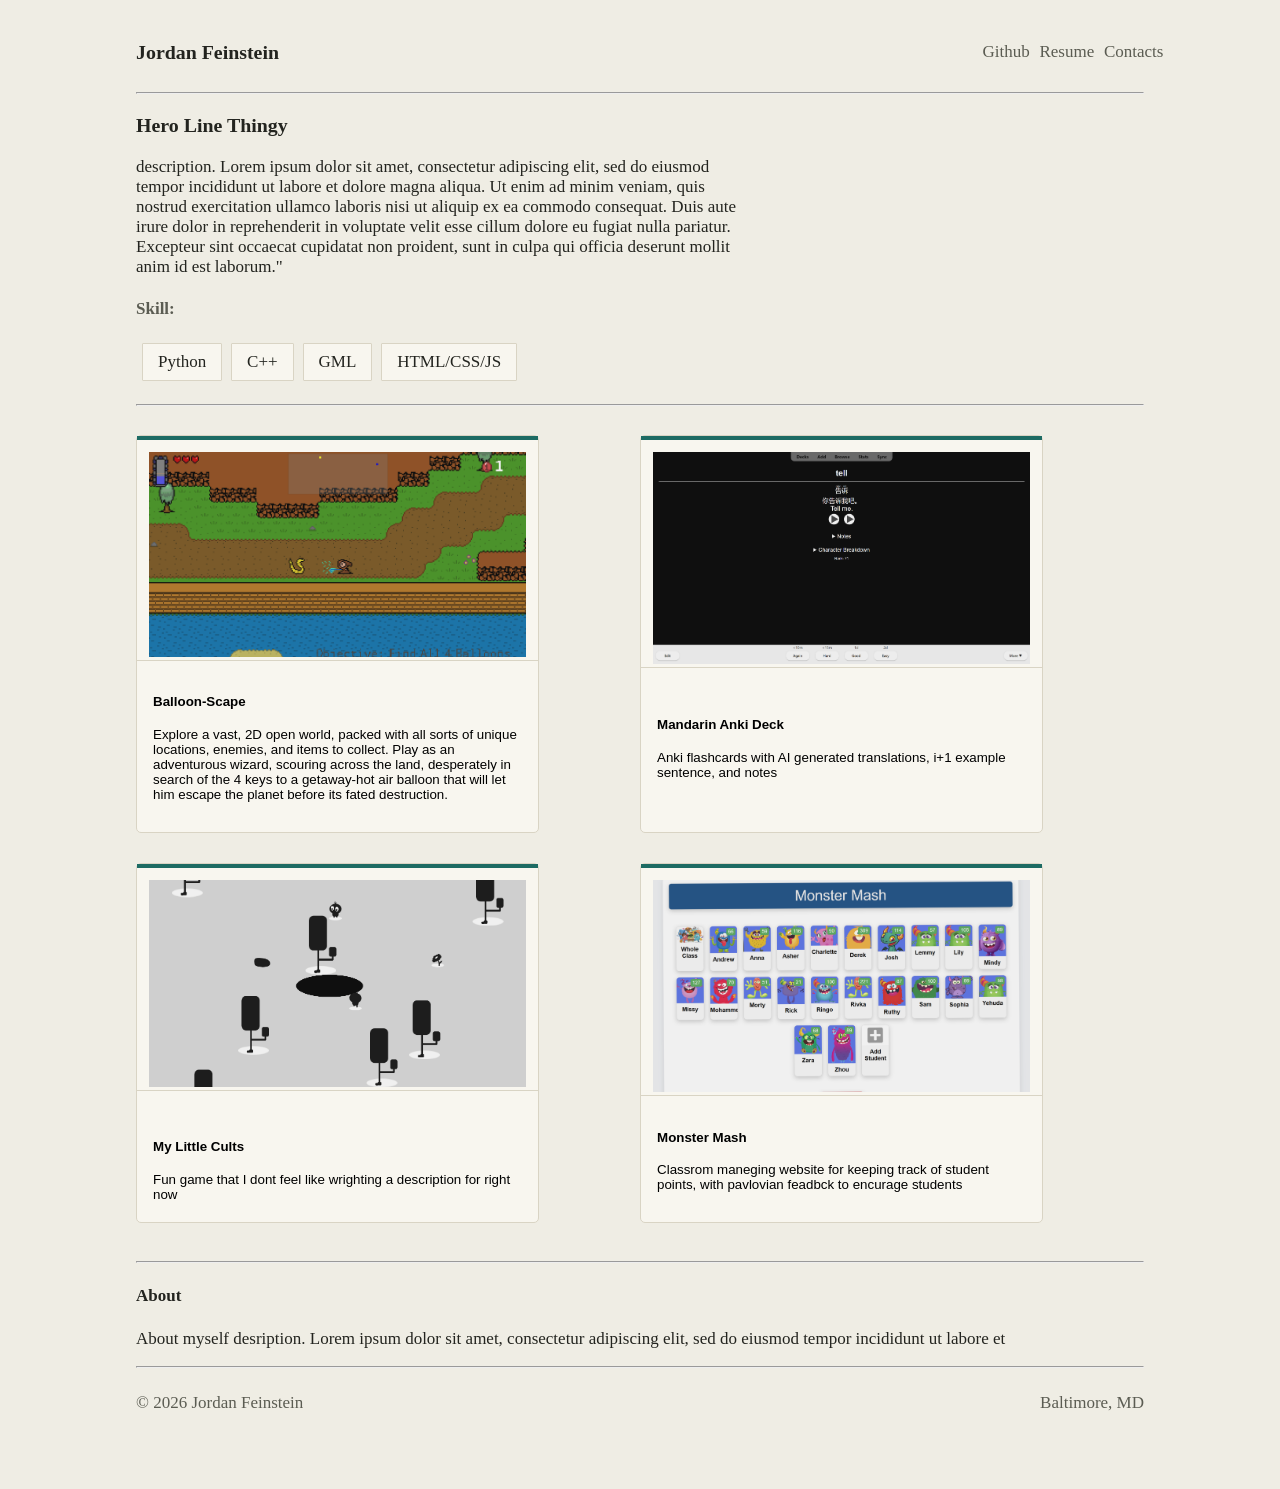
==== index.html @ 4a262e59 "Added cards" ====
<!DOCTYPE html>
<html lang="en">
<head>
    <meta charset="UTF-8">
    <meta name="viewport" content="width=device-width, initial-scale=1.0">
    <link rel="stylesheet" href="code/styles/main.css">
    <script src="code/js/projects/cardLoader.js" type="module"></script>
    <title>Jordan's Portfolio Home</title>
</head>
<body>
    <!--header-->
    <nav>
        <section class="header">
            <h1>Jordan Feinstein</h1>
            <section class="links">
                <p>Github</p>
                <p>Resume</p>
                <p>Contacts</p>

            </section> 
        </section>
    </nav>
    <hr>
    <!--desciption page-->
    <section class="description">
        <section class="text-description">
            <h1>Hero Line Thingy</h1>
            <p>description. Lorem ipsum dolor sit amet, consectetur adipiscing elit, sed do eiusmod tempor incididunt ut labore et dolore magna aliqua. Ut enim ad minim veniam, quis nostrud exercitation ullamco laboris nisi ut aliquip ex ea commodo consequat. Duis aute irure dolor in reprehenderit in voluptate velit esse cillum dolore eu fugiat nulla pariatur. Excepteur sint occaecat cupidatat non proident, sunt in culpa qui officia deserunt mollit anim id est laborum."</p>

            <section class="skills">
            <h4 class="soft-text">Skill:</h4>
            <section class="skills">
                <ul class="box-list">
                    <li>Python</li>
                    <li>C++</li>
                    <li>GML</li>
                    <li>HTML/CSS/JS</li>

                </ul>

            </section>
        </section>

    </section>
    <hr>
    <!--project cards-->
    <section class="projects" id="main-projects-grid">
        <!--cards go here--> 
    </section>
    <hr>
    <section class="about-page">
        <h4>About</h4>
        <p>About myself desription. Lorem ipsum dolor sit amet, consectetur adipiscing elit, sed do eiusmod tempor incididunt ut labore et </p>

    </section>
    <hr>
    <footer class="copyright-section">
        <p class="soft-text">© 2026 Jordan Feinstein</p>

        <p class="soft-text">Baltimore, MD</p>
    
    </footer>

    
</body>
</html>
---- code/styles/main.css ----
:root {
    --paper: #efede4;   /* page background */
    --card: #f8f6ef;    /* card/surface background */
    --ink: #23241f;     /* primary text */
    --ink-soft: #5b5c52; /* secondary text, labels, nav links */
    --line: #d9d4c4;    /* borders, dividers */

    --teal: #1d6b63;    /* primary accent — the only "interactive" color */
    --rust: #a8471f;    /* category accent 1 */
    --mustard: #a5791a; /* category accent 2 */
}


.header {
    display: flex;
    align-items: center;
    justify-content: space-between;


}
.links {
    color: var(--ink-soft);
    
}
.soft-text {
    color: var(--ink-soft);

}


body {

    font-family: Georgia, 'Times New Roman', Times, serif;
    font-size: 17px;
    padding-inline: 10%;
    padding-top: 1%;
    padding-bottom: 4%;
    background-color:var(--paper);
    color: var(--ink);
    border-color: var(--line);
    



}


.links {
    display:flex;
    flex-direction: row;
    gap: 6%;

}

.text-description {

    width: 60%

}

/*Box list */
.box-list {

    display:flex;
    align-items:left;
    justify-content:flex-start;
    list-style: none;
    padding:1%;
    padding-top: 1px;

}

.box-list li {
    background-color:var(--card);
    margin-right: 1.5%;

    border-radius: 1px;
    border-width: .1vw;
    border-style: solid;
    padding-inline: 15px;
    padding-block: 8px;
    border-color: var(--line);
}


/*Project cards */
.projects{
    display:grid;
    grid-template-columns: repeat(2, 1fr);
    row-gap: 4%;
    justify-content: left;
    align-items: stretch;
    
    padding-top: 2%;
    padding-bottom: 6%;
}

.card-thumbnail {
    filter: saturate(.85) contrast(.88);
    width:100%;
    background-color: var(--card);
    object-fit:contain;
}

.card-thumbnail-wrap {
    padding: 12px;
    padding-bottom:0px;
    background-color: var(--card);

    border-top: 4px solid var(--teal);
    border-bottom: 1px solid var(--line);

}

.card {

    width: 80%;

    display: flex;
    flex-direction:column;

    gap:4%;
    padding:0;

    border-style:solid;
    border-width: .15vw;
    border-radius: 5px;

    background-color: var(--card);
    border-color: var(--line);

    transition: .2s;
    
    
}
.card:hover{

    transform: translateY(-5%);
    box-shadow: 0 4px 10px rgba(0, 0, 0, .2);
    border-width: .25vw



}


.card-description {
    text-align: left;
    padding: 4%;

}

/*footer*/
footer {

    display: flex;
    justify-content: space-between;

}
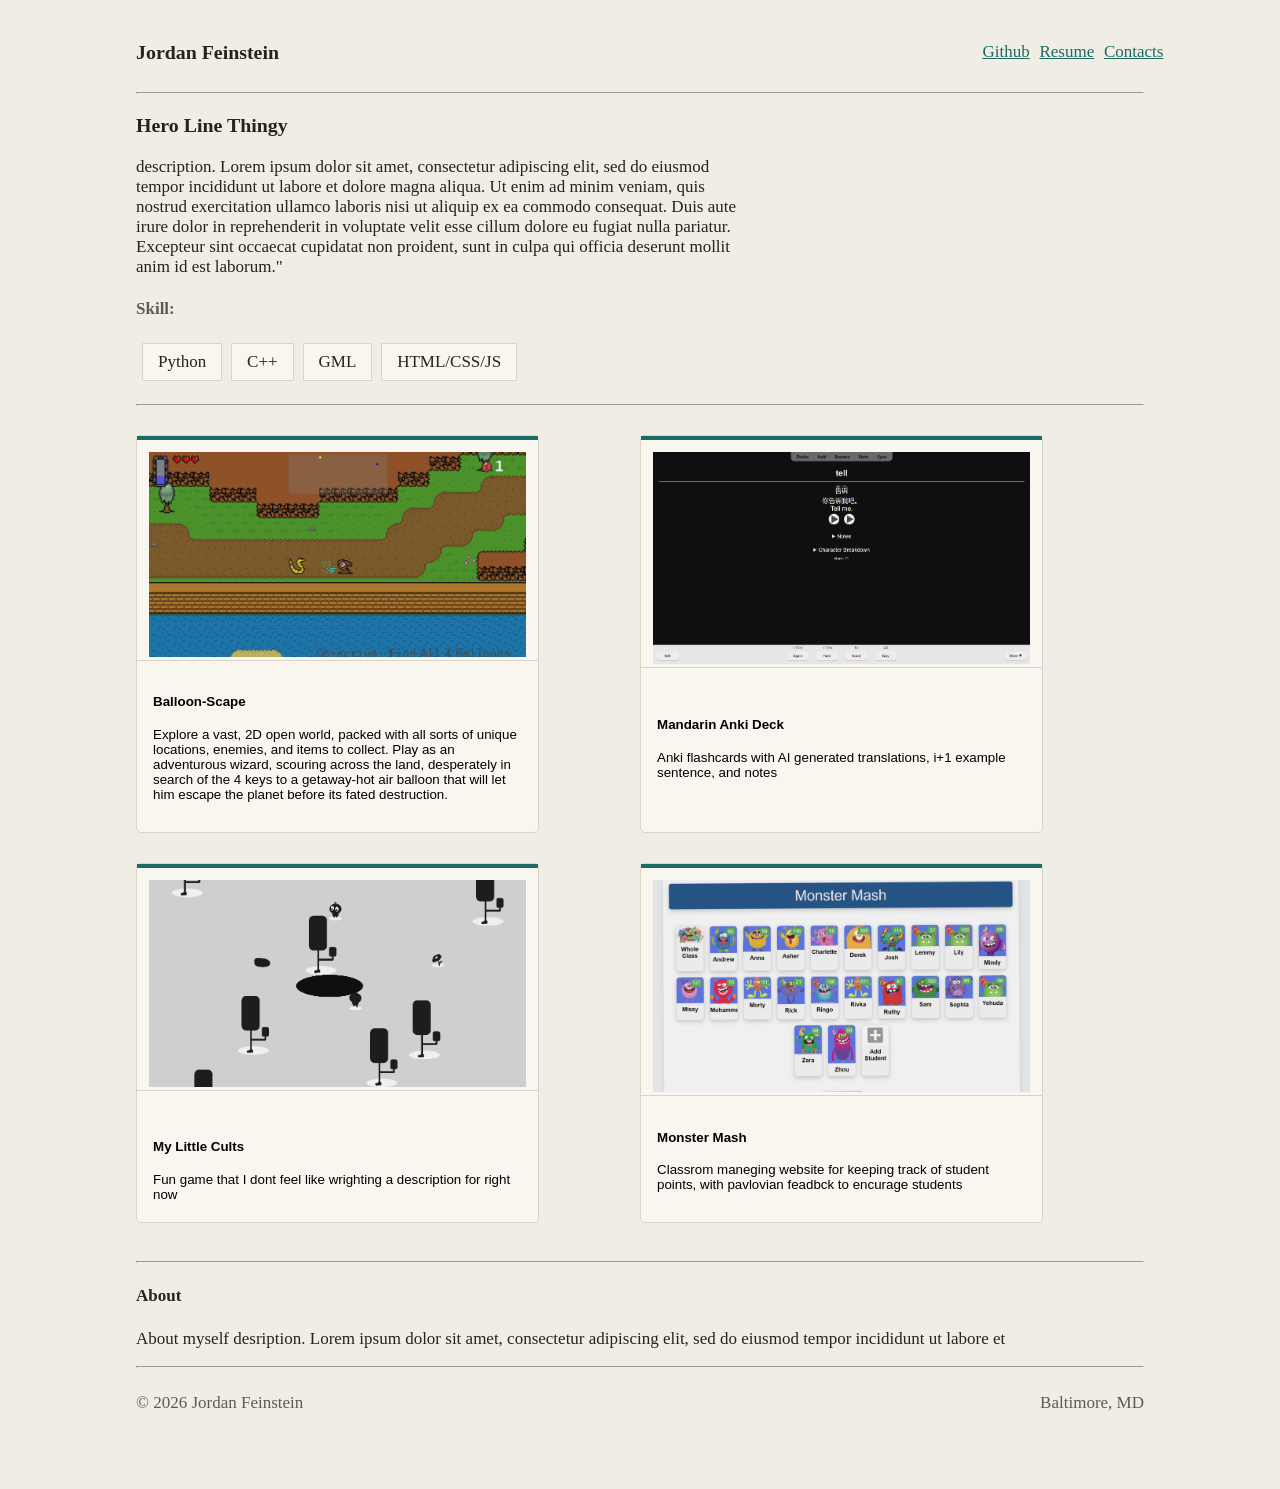
==== commit 6f0bf460: "Add header an footer data, and projectPaje.html" ====
--- a/index.html
+++ b/index.html
@@ -6,21 +6,12 @@
     <link rel="stylesheet" href="code/styles/main.css">
     <script src="code/js/projects/cardLoader.js" type="module"></script>
     <title>Jordan's Portfolio Home</title>
+    
 </head>
 <body>
     <!--header-->
-    <nav>
-        <section class="header">
-            <h1>Jordan Feinstein</h1>
-            <section class="links">
-                <p>Github</p>
-                <p>Resume</p>
-                <p>Contacts</p>
+    <div id="header"></div>
 
-            </section> 
-        </section>
-    </nav>
-    <hr>
     <!--desciption page-->
     <section class="description">
         <section class="text-description">
@@ -54,13 +45,8 @@
 
     </section>
     <hr>
-    <footer class="copyright-section">
-        <p class="soft-text">© 2026 Jordan Feinstein</p>
+    <div id="footer"></div>
 
-        <p class="soft-text">Baltimore, MD</p>
-    
-    </footer>
-
-    
+    <script src="code/js/components/components.js"></script>
 </body>
 </html>
--- a/code/styles/main.css
+++ b/code/styles/main.css
@@ -50,6 +50,13 @@
     display:flex;
     flex-direction: row;
     gap: 6%;
+
+
+}
+
+a { 
+    color: var(--teal);
+    text-decoration: underline;
 
 }
 
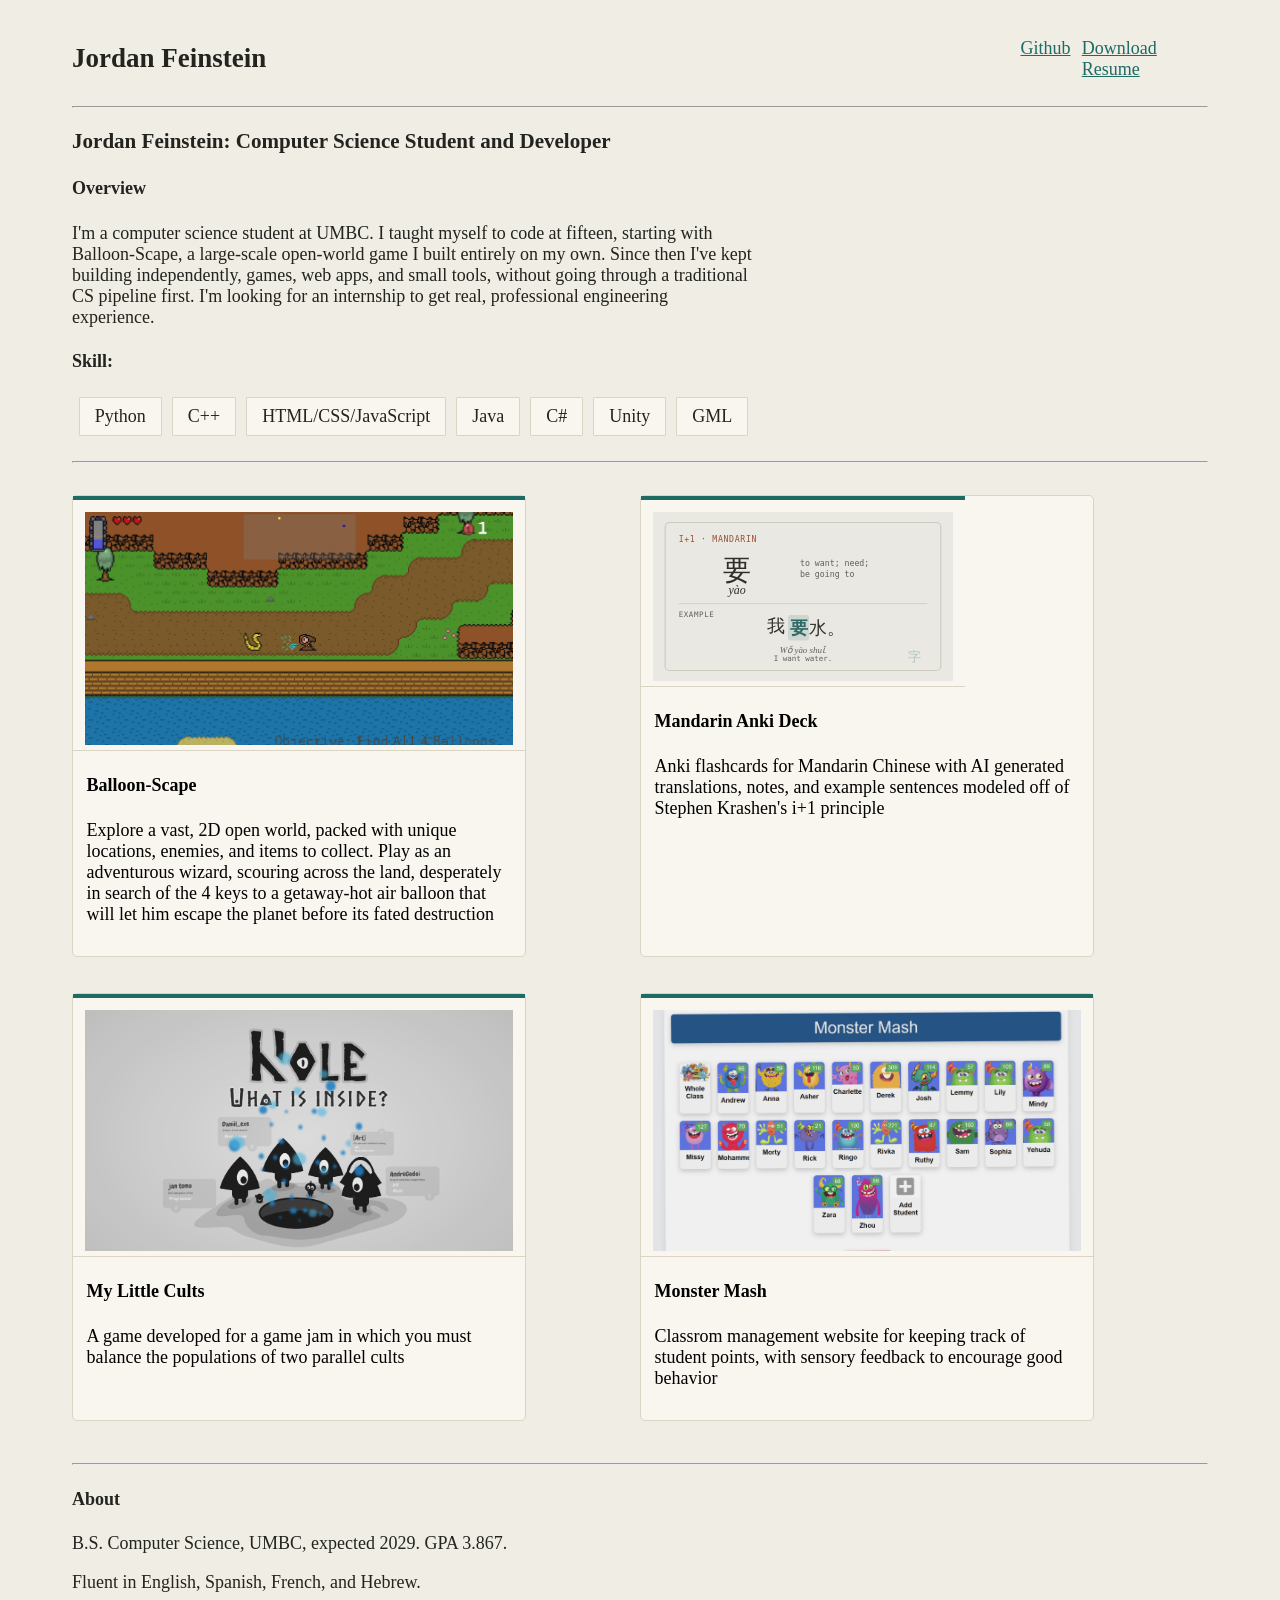
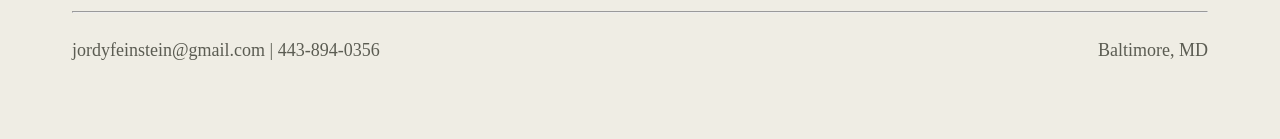
==== commit e44c9dc7: "Complete Descriptions. Add Resume Download" ====
--- a/index.html
+++ b/index.html
@@ -5,7 +5,8 @@
     <meta name="viewport" content="width=device-width, initial-scale=1.0">
     <link rel="stylesheet" href="code/styles/main.css">
     <script src="code/js/projects/cardLoader.js" type="module"></script>
-    <title>Jordan's Portfolio Home</title>
+    <script src="code/js/components/components.js"></script>
+    <title>Jordan Feinstein | Portfolio</title>
     
 </head>
 <body>
@@ -15,17 +16,23 @@
     <!--desciption page-->
     <section class="description">
         <section class="text-description">
-            <h1>Hero Line Thingy</h1>
-            <p>description. Lorem ipsum dolor sit amet, consectetur adipiscing elit, sed do eiusmod tempor incididunt ut labore et dolore magna aliqua. Ut enim ad minim veniam, quis nostrud exercitation ullamco laboris nisi ut aliquip ex ea commodo consequat. Duis aute irure dolor in reprehenderit in voluptate velit esse cillum dolore eu fugiat nulla pariatur. Excepteur sint occaecat cupidatat non proident, sunt in culpa qui officia deserunt mollit anim id est laborum."</p>
+            <h1>Jordan Feinstein: Computer Science Student and Developer</h1>
+            <h4>Overview</h4>
+            <p>I'm a computer science student at UMBC. I taught myself to code at fifteen, starting with Balloon-Scape, a large-scale open-world game I built entirely on my own. Since then I've kept building independently, games, web apps, and small tools, without going through a traditional CS pipeline first. I'm looking for an internship to get real, professional engineering experience. </p>
 
             <section class="skills">
-            <h4 class="soft-text">Skill:</h4>
+            <h4 class=>Skill:</h4>
             <section class="skills">
                 <ul class="box-list">
                     <li>Python</li>
                     <li>C++</li>
+                    <li>HTML/CSS/JavaScript</li>
+                    <li>Java</li>
+                    <li>C#</li> 
+                    <li>Unity</li>
                     <li>GML</li>
-                    <li>HTML/CSS/JS</li>
+                    
+
 
                 </ul>
 
@@ -40,13 +47,13 @@
     </section>
     <hr>
     <section class="about-page">
-        <h4>About</h4>
-        <p>About myself desription. Lorem ipsum dolor sit amet, consectetur adipiscing elit, sed do eiusmod tempor incididunt ut labore et </p>
+         <h4>About</h4>
+        <p>B.S. Computer Science, UMBC, expected 2029. GPA 3.867.</p>
+        <p>Fluent in English, Spanish, French, and Hebrew.</p>
+    </section>
 
-    </section>
-    <hr>
     <div id="footer"></div>
 
-    <script src="code/js/components/components.js"></script>
+    
 </body>
 </html>
--- a/code/styles/main.css
+++ b/code/styles/main.css
@@ -1,4 +1,4 @@
-
+/*General assignments*/
 :root {
     --paper: #efede4;   /* page background */
     --card: #f8f6ef;    /* card/surface background */
@@ -12,54 +12,63 @@
 }
 
 
-.header {
-    display: flex;
-    align-items: center;
-    justify-content: space-between;
-
-
-}
-.links {
-    color: var(--ink-soft);
-    
-}
-.soft-text {
-    color: var(--ink-soft);
-
-}
-
-
 body {
 
     font-family: Georgia, 'Times New Roman', Times, serif;
-    font-size: 17px;
-    padding-inline: 10%;
+    font-size: 18px;
+    padding-inline: 5%;
     padding-top: 1%;
     padding-bottom: 4%;
     background-color:var(--paper);
     color: var(--ink);
     border-color: var(--line);
-    
-
-
-
-}
-
-
+}
+a { 
+    color: var(--teal);
+    text-decoration: underline;
+}
+table {
+    border-collapse: collapse;
+    background-color:var(--card)
+}
+th, td {
+    border: 1px solid var(--ink-soft);
+    
+}
+p {
+    font-weight: 300;
+}
+button {
+  font-family: inherit;
+  font-size: inherit;
+}
+
+
+/*headers*/
+.header {
+    display: flex;
+    align-items: center;
+    justify-content: space-between;
+    margin-bottom: 2px;
+
+}
+#home-button {
+    color: (var(--ink));
+    text-decoration: None;
+
+}
+
+.soft-text {
+    color: var(--ink-soft);
+
+}
 .links {
     display:flex;
     flex-direction: row;
     gap: 6%;
-
-
-}
-
-a { 
-    color: var(--teal);
-    text-decoration: underline;
-
-}
-
+    font-family: inherit;
+
+}
 .text-description {
 
     width: 60%
@@ -127,7 +136,6 @@
     display: flex;
     flex-direction:column;
 
-    gap:4%;
     padding:0;
 
     border-style:solid;
@@ -146,22 +154,68 @@
     transform: translateY(-5%);
     box-shadow: 0 4px 10px rgba(0, 0, 0, .2);
     border-width: .25vw
-
-
-
 }
 
 
 .card-description {
     text-align: left;
-    padding: 4%;
-
+    padding: 3%;
+    padding-top: 0%;
 }
 
 /*footer*/
 footer {
-
     display: flex;
     justify-content: space-between;
-
-}+}
+
+/*images*/
+#example-images 
+{
+    display: flex;
+    flex-wrap: wrap;
+
+}
+.example-image {
+    width: 100%;
+    height: 100%;
+    object-fit:contain;
+    background-color: var(--line);
+
+    border-style: solid;
+    border-width: 2px;
+    border-color: var(--ink-soft);
+    margin: 3px;
+
+
+}
+.image-wrap {
+    color:var(var(--card));
+    padding: 1%;
+    margin: 2%;
+    margin-bottom:2%;
+    background-color: var(--card);
+    max-width: 40%;
+    max-height: 500px;
+    border-top: 4px solid var(--teal);
+    border-bottom: 1px solid var(--line);
+
+    
+  
+}
+
+
+/*tables*/
+.table-container {
+    max-width: 100%;
+    max-height: 300px;
+    overflow: auto;
+    border-style: solid;
+    border-width:5px;
+    border-color:var(--line);
+    border-radius: 3px;
+    scrollbar-width: thin;
+    scrollbar-color: var(--paper);
+}
+
+
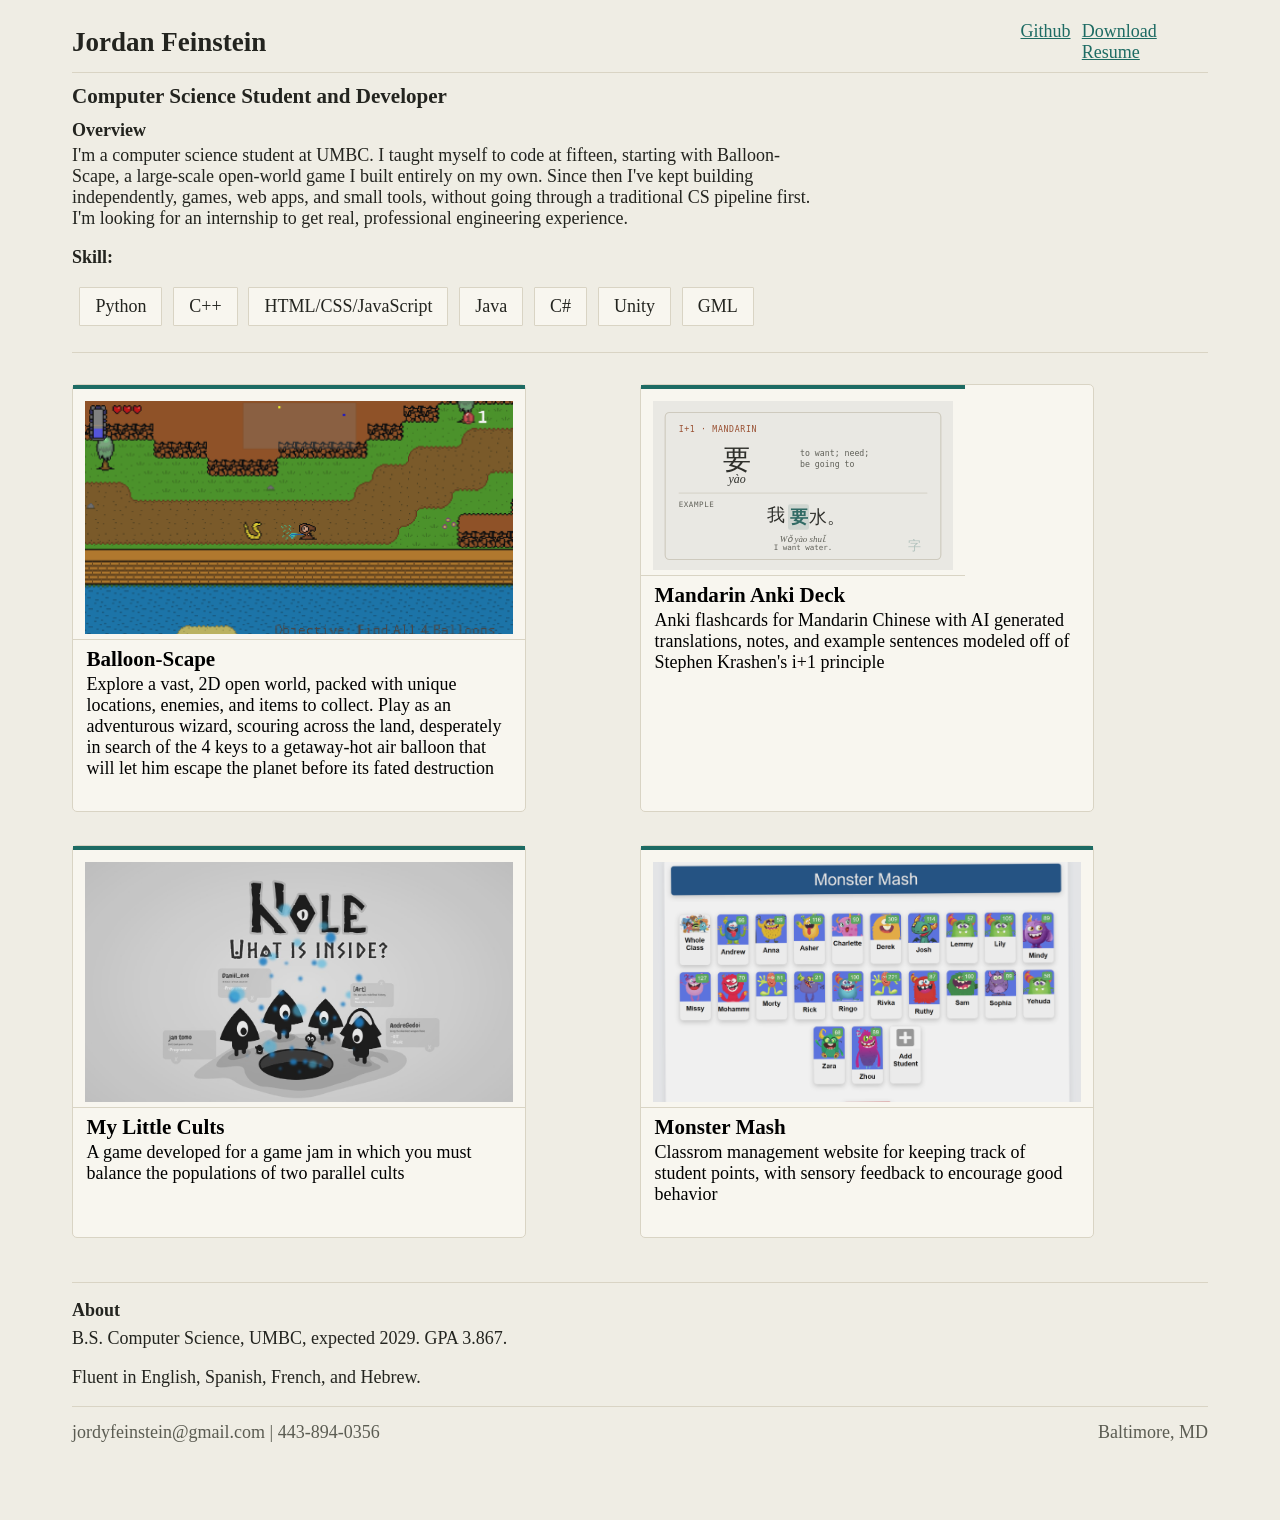
==== commit e5f89db0: "Minor Styling Changes" ====
--- a/index.html
+++ b/index.html
@@ -16,7 +16,7 @@
     <!--desciption page-->
     <section class="description">
         <section class="text-description">
-            <h1>Jordan Feinstein: Computer Science Student and Developer</h1>
+            <h1>Computer Science Student and Developer</h1>
             <h4>Overview</h4>
             <p>I'm a computer science student at UMBC. I taught myself to code at fifteen, starting with Balloon-Scape, a large-scale open-world game I built entirely on my own. Since then I've kept building independently, games, web apps, and small tools, without going through a traditional CS pipeline first. I'm looking for an internship to get real, professional engineering experience. </p>
 
--- a/code/styles/main.css
+++ b/code/styles/main.css
@@ -37,6 +37,11 @@
 }
 p {
     font-weight: 300;
+    margin-top: .5%;
+}
+h1, h2, h3, h4, h5, h6 {
+    margin-bottom: .6%;
+    margin-top: 1.5%;
 }
 button {
   font-family: inherit;
@@ -49,7 +54,6 @@
     display: flex;
     align-items: center;
     justify-content: space-between;
-    margin-bottom: 2px;
 
 }
 #home-button {
@@ -67,19 +71,19 @@
     flex-direction: row;
     gap: 6%;
     font-family: inherit;
-
 }
 .text-description {
-
-    width: 60%
-
+    width: 65%;
+}
+hr {
+    border: none;
+    border-top: 1px solid var(--line);
 }
 
 /*Box list */
 .box-list {
 
     display:flex;
-    align-items:left;
     justify-content:flex-start;
     list-style: none;
     padding:1%;
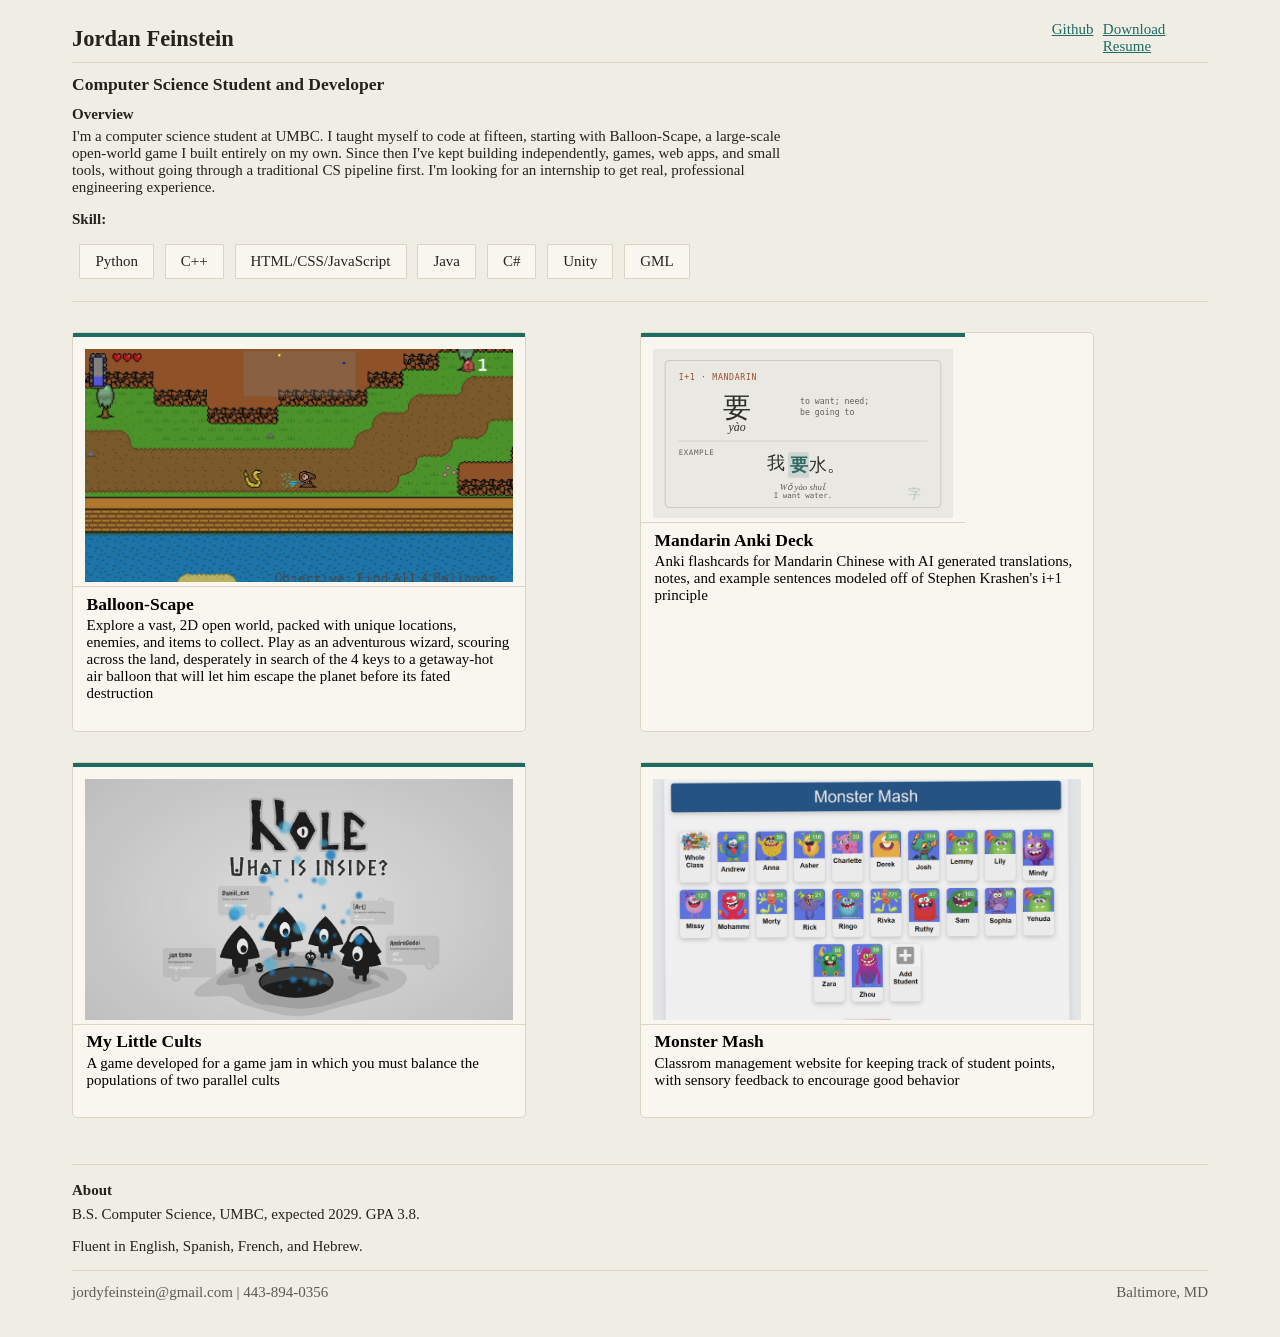
==== commit 30f5518d: "Fix typos in Project Data" ====
--- a/index.html
+++ b/index.html
@@ -4,8 +4,8 @@
     <meta charset="UTF-8">
     <meta name="viewport" content="width=device-width, initial-scale=1.0">
     <link rel="stylesheet" href="code/styles/main.css">
-    <script src="code/js/projects/cardLoader.js" type="module"></script>
-    <script src="code/js/components/components.js"></script>
+    <script src="./code/js/projects/cardLoader.js" type="module"></script>
+    <script src="./code/js/components/components.js"></script>
     <title>Jordan Feinstein | Portfolio</title>
     
 </head>
@@ -48,7 +48,7 @@
     <hr>
     <section class="about-page">
          <h4>About</h4>
-        <p>B.S. Computer Science, UMBC, expected 2029. GPA 3.867.</p>
+        <p>B.S. Computer Science, UMBC, expected 2029. GPA 3.8.</p>
         <p>Fluent in English, Spanish, French, and Hebrew.</p>
     </section>
 
--- a/code/styles/main.css
+++ b/code/styles/main.css
@@ -15,10 +15,10 @@
 body {
 
     font-family: Georgia, 'Times New Roman', Times, serif;
-    font-size: 18px;
+    font-size: 15px;
     padding-inline: 5%;
     padding-top: 1%;
-    padding-bottom: 4%;
+    padding-bottom: 1%;
     background-color:var(--paper);
     color: var(--ink);
     border-color: var(--line);
@@ -82,7 +82,6 @@
 
 /*Box list */
 .box-list {
-
     display:flex;
     justify-content:flex-start;
     list-style: none;
@@ -155,9 +154,9 @@
 }
 .card:hover{
 
-    transform: translateY(-5%);
+    transform: translateY(-3%);
     box-shadow: 0 4px 10px rgba(0, 0, 0, .2);
-    border-width: .25vw
+
 }
 
 
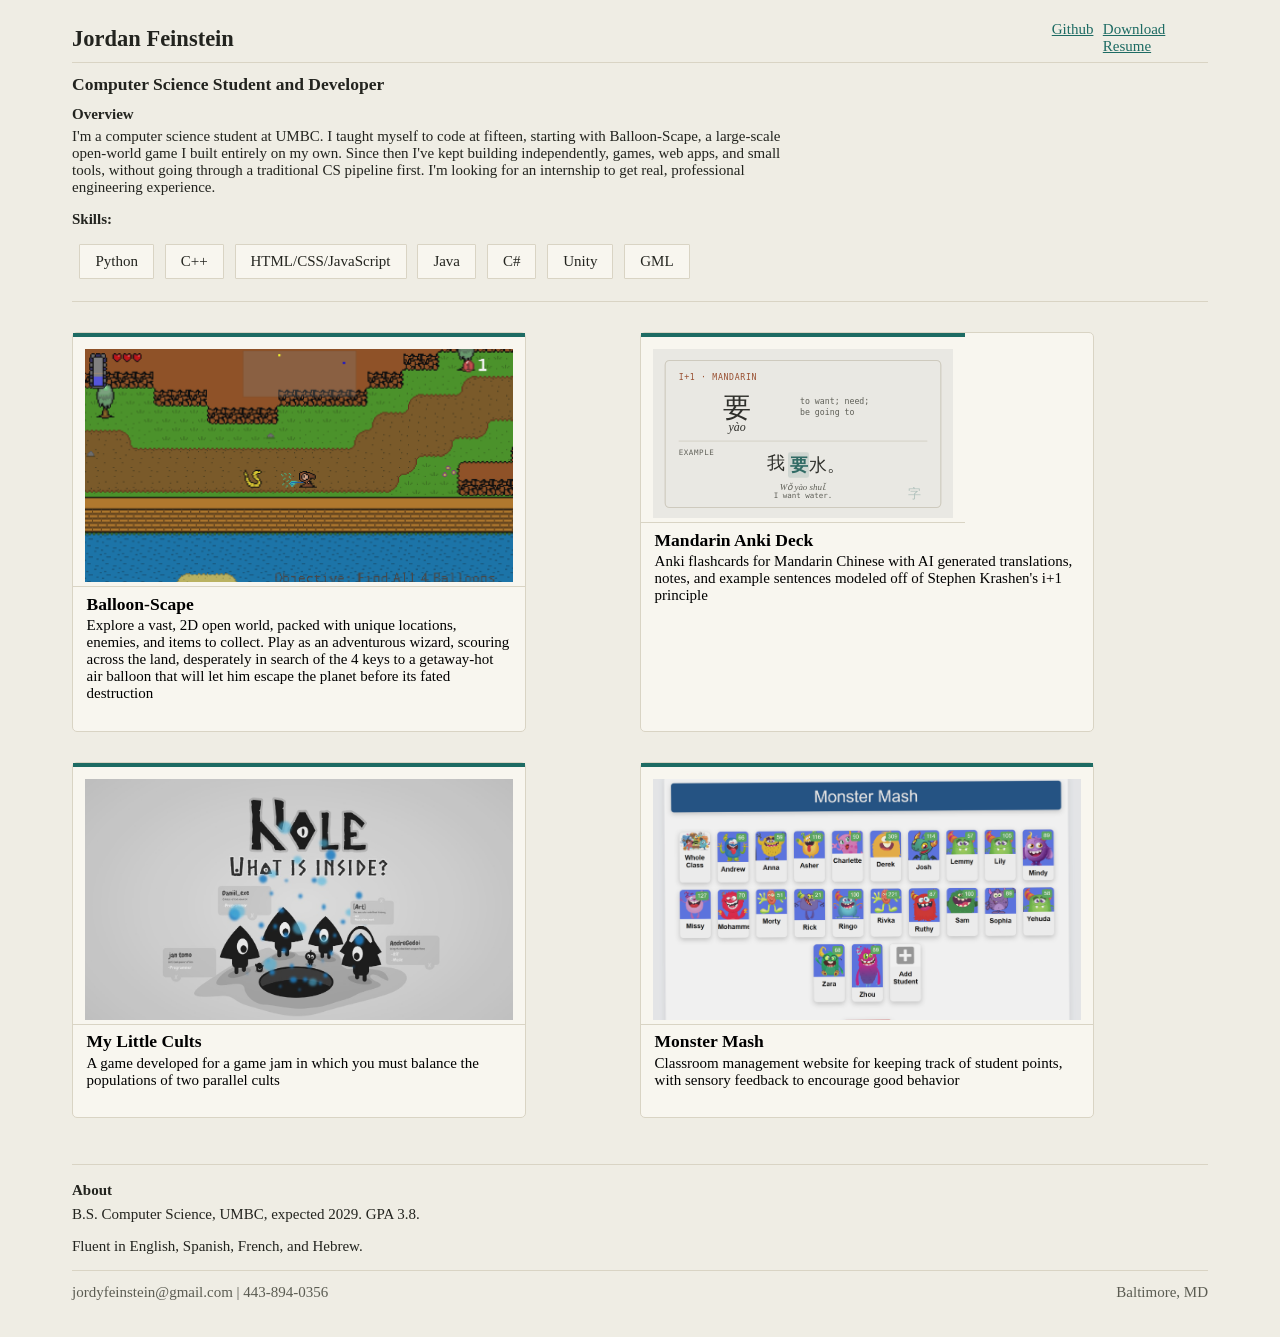
==== commit 906b616f: "Fixed spelling mistakes and updated resume" ====
--- a/index.html
+++ b/index.html
@@ -21,7 +21,7 @@
             <p>I'm a computer science student at UMBC. I taught myself to code at fifteen, starting with Balloon-Scape, a large-scale open-world game I built entirely on my own. Since then I've kept building independently, games, web apps, and small tools, without going through a traditional CS pipeline first. I'm looking for an internship to get real, professional engineering experience. </p>
 
             <section class="skills">
-            <h4 class=>Skill:</h4>
+            <h4 class=>Skills:</h4>
             <section class="skills">
                 <ul class="box-list">
                     <li>Python</li>
